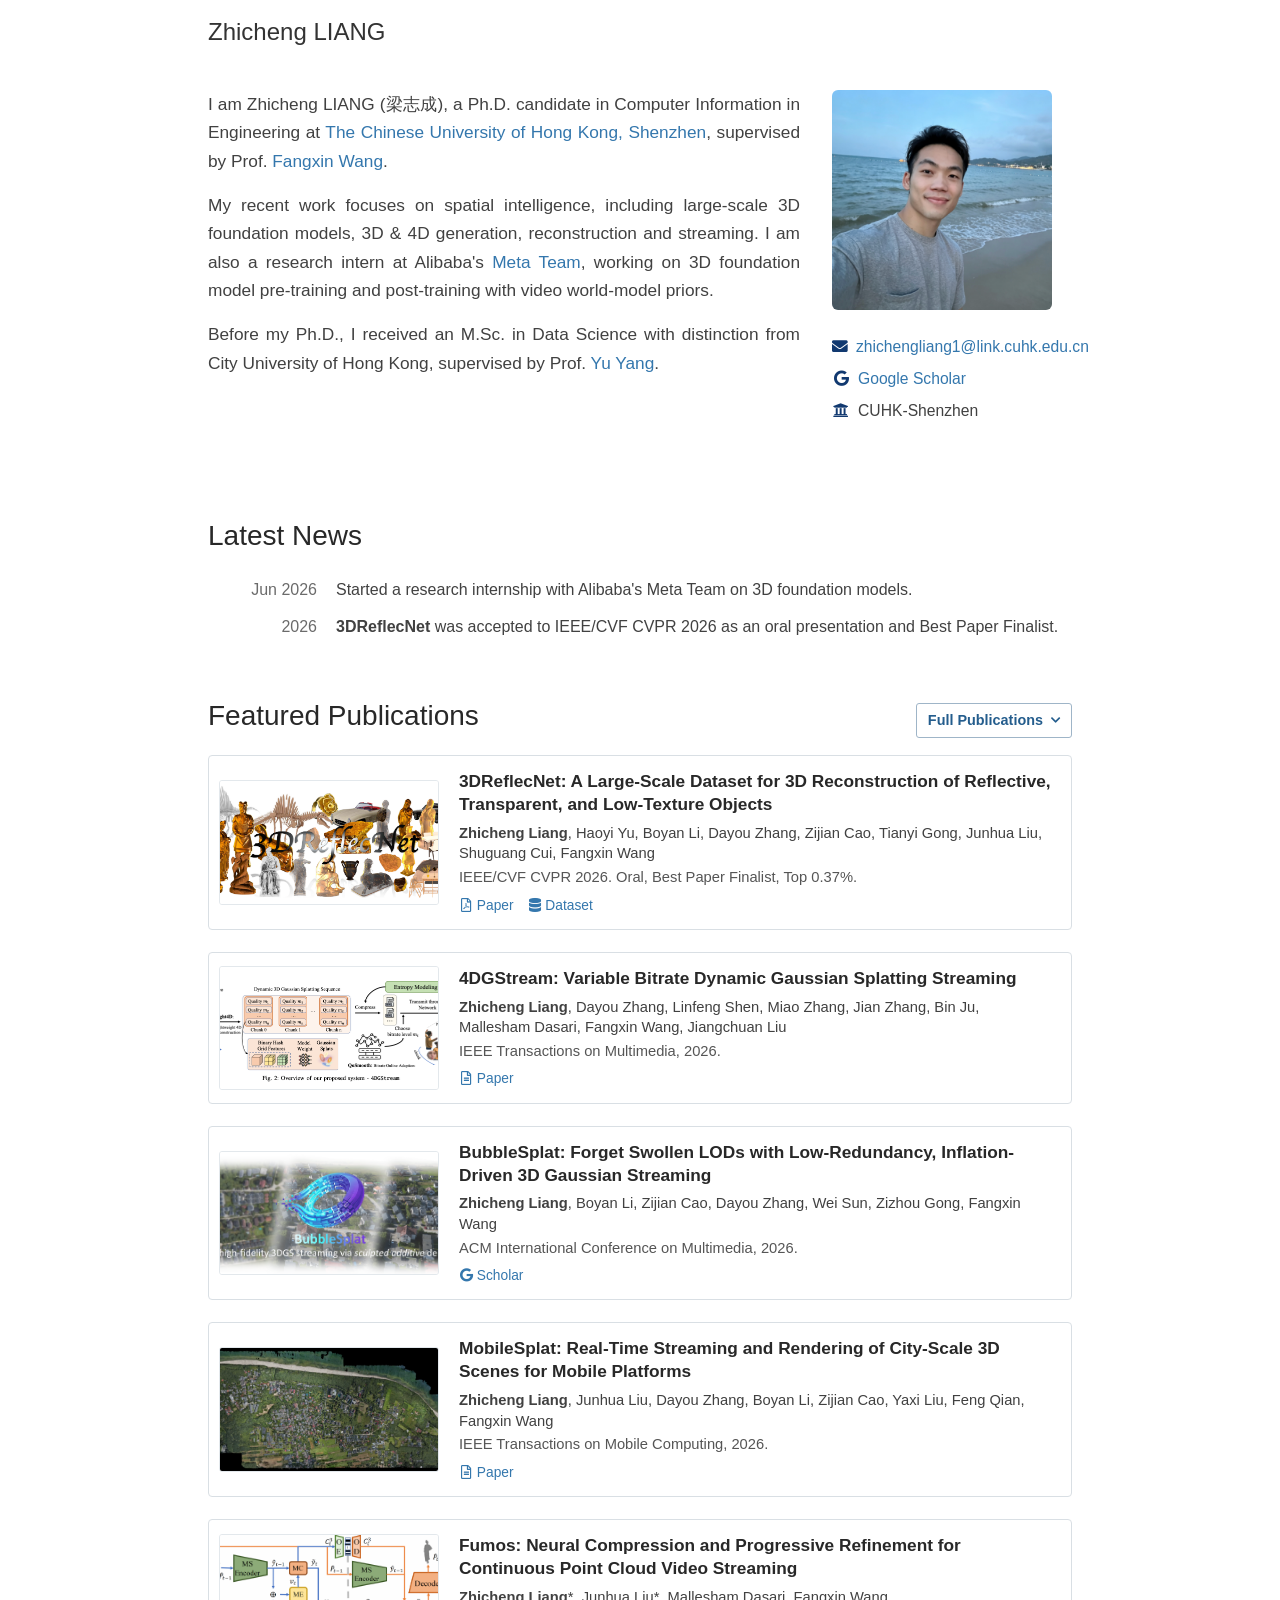
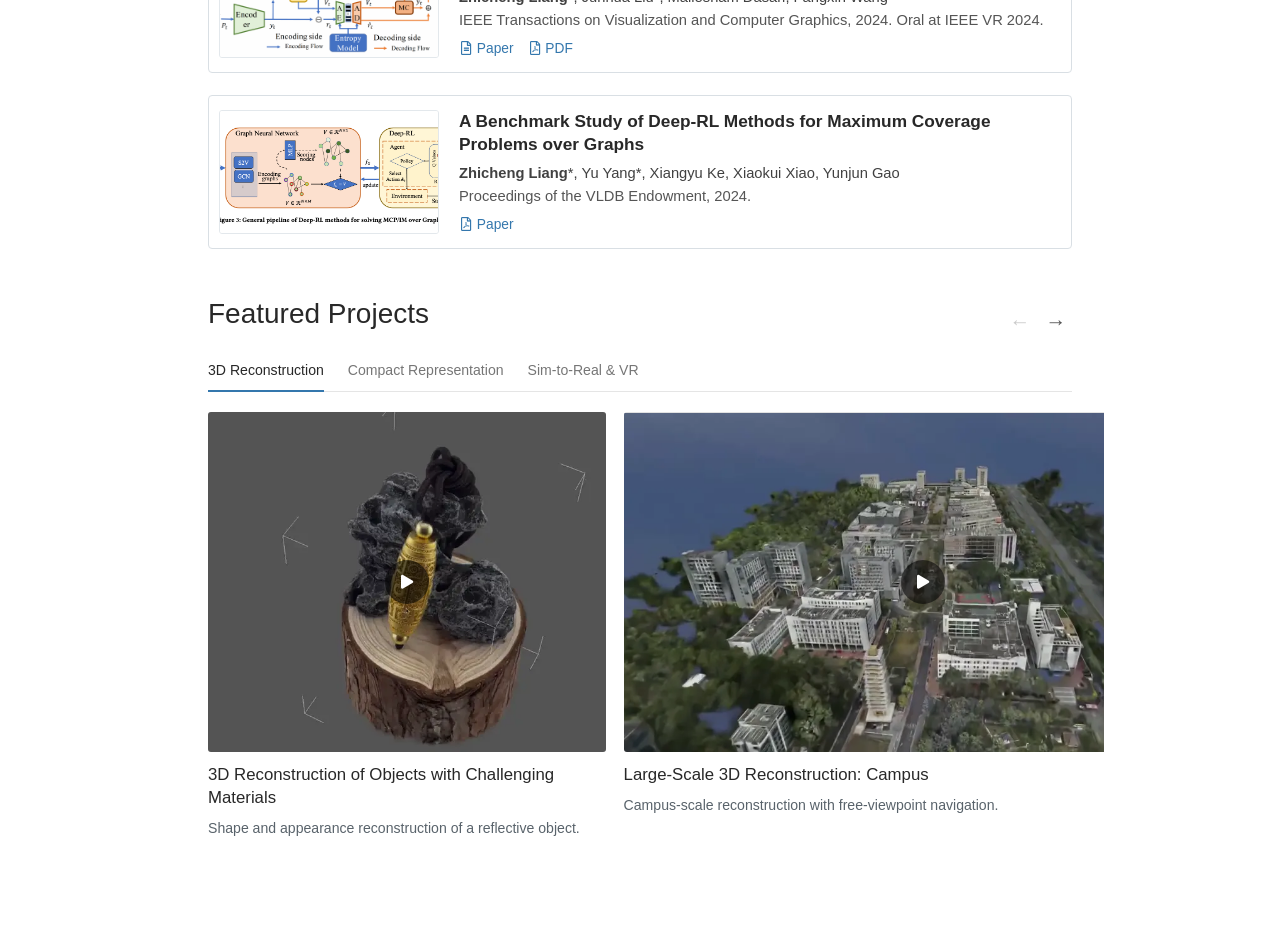
==== index.html @ 030cc0a8 "Initial personal academic homepage and media assets" ====
<!doctype html>
<html lang="en-US">
    <head>
        <meta charset="utf-8" />
        <meta http-equiv="x-ua-compatible" content="ie=edge" />
        <meta name="viewport" content="width=device-width, initial-scale=1" />
        <meta name="application-name" content="Zhicheng LIANG" />
        <meta name="theme-color" content="#ffffff" />
        <meta name="author" content="Zhicheng LIANG" />
        <meta
            name="description"
            content="Personal website of Zhicheng LIANG, a Ph.D. candidate at The Chinese University of Hong Kong, Shenzhen, working on 3D and 4D generation, reconstruction, spatial intelligence, and multimedia systems."
        />
        <meta name="keywords" content="Zhicheng Liang, Liang Zhicheng, 梁志成, 3D generation, 4D reconstruction, spatial intelligence, multimedia systems, CUHK-Shenzhen" />
        <meta property="og:title" content="Zhicheng LIANG" />
        <meta property="og:type" content="website" />
        <meta property="og:image" content="assets/images/portrait.png" />
        <meta property="og:description" content="Ph.D. candidate at CUHK-Shenzhen working on 3D and 4D generation, reconstruction, spatial intelligence, and multimedia systems." />
        <title>Zhicheng LIANG</title>
        <link rel="icon" type="image/png" href="assets/images/portrait.png" />
        <link href="https://use.fontawesome.com/releases/v5.15.3/css/all.css" rel="stylesheet" />
        <link href="styles.css" rel="stylesheet" />
    </head>

    <body>
        <header class="page-header">
            <nav class="container">
                <a class="site-title" href="#">Zhicheng LIANG</a>
                <!-- <a href="#publications">Publications</a>
                <a href="#projects">Projects</a> -->
            </nav>
        </header>

        <main class="page-content">
            <section class="container home">
                <div class="columns hero">
                    <div class="intro">
                        <p>
                            I am Zhicheng LIANG (梁志成), a Ph.D. candidate in Computer Information in Engineering at
                            <a href="https://www.cuhk.edu.cn/en">The Chinese University of Hong Kong, Shenzhen</a>, supervised by Prof.
                            <a href="https://mypage.cuhk.edu.cn/academics/wangfangxin/">Fangxin Wang</a>.
                        </p>

                        <p>
                            My recent work focuses on spatial intelligence, including large-scale 3D foundation models, 3D & 4D generation, reconstruction and streaming. I am also a research intern at
                            Alibaba's <a href="https://alibaba.github.io/Taobao3D/">Meta Team</a>, working on 3D foundation model pre-training and post-training with video world-model priors.
                        </p>

                        <p>
                            Before my Ph.D., I received an M.Sc. in Data Science with distinction from City University of Hong Kong, supervised by Prof.
                            <a href="https://www.cityu.edu.hk/sdsc/people/yu-yu">Yu Yang</a>.
                        </p>
                    </div>

                    <aside class="me" aria-label="Profile">
                        <img src="assets/images/portrait.png" alt="Portrait of Zhicheng LIANG" />
                        <ul class="no-list contact-list">
                            <li>
                                <i class="fa fa-envelope" aria-hidden="true"></i>
                                <a href="mailto:zhichengliang1@link.cuhk.edu.cn">zhichengliang1@link.cuhk.edu.cn</a>
                            </li>
                            <li>
                                <i class="fab fa-google" aria-hidden="true"></i>
                                <a href="https://scholar.google.com/citations?user=zyD9joQAAAAJ&amp;hl=zh-CN">Google Scholar</a>
                            </li>
                            <li>
                                <i class="fa fa-university" aria-hidden="true"></i>
                                <span>CUHK-Shenzhen</span>
                            </li>
                        </ul>
                    </aside>
                </div>

                <h2 id="news">Latest News</h2>
                <div class="news">
                    <table>
                        <tbody>
                            <tr>
                                <td class="date"><time datetime="2026-06">Jun 2026</time></td>
                                <td>Started a research internship with Alibaba's Meta Team on 3D foundation models.</td>
                            </tr>
                            <tr>
                                <td class="date"><time datetime="2026">2026</time></td>
                                <td><strong>3DReflecNet</strong> was accepted to IEEE/CVF CVPR 2026 as an oral presentation and Best Paper Finalist.</td>
                            </tr>
                        </tbody>
                    </table>
                </div>

                <div class="section-heading publications-heading">
                    <h2 id="publications">Featured Publications</h2>
                    <button class="publications-toggle" type="button" aria-expanded="false" aria-controls="full-publications">
                        <span>Full Publications</span>
                        <i class="fas fa-chevron-down" aria-hidden="true"></i>
                    </button>
                </div>

                <div class="featured-publications">
                    <article class="publication publication-card">
                        <a class="publication-thumbnail" href="https://arxiv.org/abs/2605.10204" aria-label="View 3DReflecNet paper">
                            <img src="assets/images/publications/3dreflecnet.png" alt="Dataset teaser from the 3DReflecNet paper" loading="lazy" />
                        </a>
                        <div class="publication-content">
                            <h3 class="pub-title">
                                <a href="https://arxiv.org/abs/2605.10204"> 3DReflecNet: A Large-Scale Dataset for 3D Reconstruction of Reflective, Transparent, and Low-Texture Objects </a>
                            </h3>
                            <div class="authors"><strong>Zhicheng Liang</strong>, Haoyi Yu, Boyan Li, Dayou Zhang, Zijian Cao, Tianyi Gong, Junhua Liu, Shuguang Cui, Fangxin Wang</div>
                            <div class="venue">IEEE/CVF CVPR 2026. Oral, Best Paper Finalist, Top 0.37%.</div>
                            <div class="publication-links">
                                <a href="https://arxiv.org/abs/2605.10204"><i class="far fa-file-pdf" aria-hidden="true"></i> Paper</a>
                                <a href="https://huggingface.co/datasets/3DReflecNet/3DReflecNet"><i class="fas fa-database" aria-hidden="true"></i> Dataset</a>
                            </div>
                        </div>
                    </article>

                    <article class="publication publication-card">
                        <a class="publication-thumbnail" href="https://doi.org/10.1109/TMM.2026.3668629" aria-label="View 4DGStream paper">
                            <img src="assets/images/publications/4dgstream.png" alt="Concept preview for 4DGStream" loading="lazy" />
                        </a>
                        <div class="publication-content">
                            <h3 class="pub-title">
                                <a href="https://doi.org/10.1109/TMM.2026.3668629">4DGStream: Variable Bitrate Dynamic Gaussian Splatting Streaming</a>
                            </h3>
                            <div class="authors"><strong>Zhicheng Liang</strong>, Dayou Zhang, Linfeng Shen, Miao Zhang, Jian Zhang, Bin Ju, Mallesham Dasari, Fangxin Wang, Jiangchuan Liu</div>
                            <div class="venue">IEEE Transactions on Multimedia, 2026.</div>
                            <div class="publication-links">
                                <a href="https://doi.org/10.1109/TMM.2026.3668629"><i class="far fa-file-alt" aria-hidden="true"></i> Paper</a>
                            </div>
                        </div>
                    </article>

                    <article class="publication publication-card">
                        <a
                            class="publication-thumbnail"
                            href="https://scholar.google.com/citations?view_op=view_citation&amp;hl=en&amp;user=zyD9joQAAAAJ&amp;citation_for_view=zyD9joQAAAAJ:_FxGoFyzp5QC"
                            aria-label="View BubbleSplat on Google Scholar"
                        >
                            <img src="assets/images/publications/bubblesplat.png" alt="Concept preview for BubbleSplat" loading="lazy" />
                        </a>
                        <div class="publication-content">
                            <h3 class="pub-title">
                                <a href="https://scholar.google.com/citations?view_op=view_citation&amp;hl=en&amp;user=zyD9joQAAAAJ&amp;citation_for_view=zyD9joQAAAAJ:_FxGoFyzp5QC">
                                    BubbleSplat: Forget Swollen LODs with Low-Redundancy, Inflation-Driven 3D Gaussian Streaming
                                </a>
                            </h3>
                            <div class="authors"><strong>Zhicheng Liang</strong>, Boyan Li, Zijian Cao, Dayou Zhang, Wei Sun, Zizhou Gong, Fangxin Wang</div>
                            <div class="venue">ACM International Conference on Multimedia, 2026.</div>
                            <div class="publication-links">
                                <a href="https://scholar.google.com/citations?view_op=view_citation&amp;hl=en&amp;user=zyD9joQAAAAJ&amp;citation_for_view=zyD9joQAAAAJ:_FxGoFyzp5QC"
                                    ><i class="fab fa-google" aria-hidden="true"></i> Scholar</a
                                >
                            </div>
                        </div>
                    </article>

                    <article class="publication publication-card">
                        <a class="publication-thumbnail" href="https://doi.org/10.1109/TMC.2026.3709166" aria-label="View MobileSplat paper">
                            <img src="assets/images/publications/mobilesplat.png" alt="Concept preview for MobileSplat" loading="lazy" />
                        </a>
                        <div class="publication-content">
                            <h3 class="pub-title">
                                <a href="https://doi.org/10.1109/TMC.2026.3709166"> MobileSplat: Real-Time Streaming and Rendering of City-Scale 3D Scenes for Mobile Platforms </a>
                            </h3>
                            <div class="authors"><strong>Zhicheng Liang</strong>, Junhua Liu, Dayou Zhang, Boyan Li, Zijian Cao, Yaxi Liu, Feng Qian, Fangxin Wang</div>
                            <div class="venue">IEEE Transactions on Mobile Computing, 2026.</div>
                            <div class="publication-links">
                                <a href="https://doi.org/10.1109/TMC.2026.3709166"><i class="far fa-file-alt" aria-hidden="true"></i> Paper</a>
                            </div>
                        </div>
                    </article>

                    <article class="publication publication-card">
                        <a class="publication-thumbnail" href="https://ieeexplore.ieee.org/document/10458375" aria-label="View Fumos paper">
                            <img src="assets/images/publications/fumos.png" alt="System overview from the Fumos paper" loading="lazy" />
                        </a>
                        <div class="publication-content">
                            <h3 class="pub-title">
                                <a href="https://ieeexplore.ieee.org/document/10458375"> Fumos: Neural Compression and Progressive Refinement for Continuous Point Cloud Video Streaming </a>
                            </h3>
                            <div class="authors"><strong>Zhicheng Liang</strong>*, Junhua Liu*, Mallesham Dasari, Fangxin Wang</div>
                            <div class="venue">IEEE Transactions on Visualization and Computer Graphics, 2024. Oral at IEEE VR 2024.</div>
                            <div class="publication-links">
                                <a href="https://ieeexplore.ieee.org/document/10458375"><i class="far fa-file-alt" aria-hidden="true"></i> Paper</a>
                                <a href="https://sinrg.org/papers/vr-2024-paper-fumos.pdf"><i class="far fa-file-pdf" aria-hidden="true"></i> PDF</a>
                            </div>
                        </div>
                    </article>

                    <article class="publication publication-card">
                        <a class="publication-thumbnail" href="https://arxiv.org/abs/2406.14697" aria-label="View Deep-RL benchmark paper">
                            <img src="assets/images/publications/benchmark.png" alt="Benchmarking framework from the Deep-RL graph benchmark paper" loading="lazy" />
                        </a>
                        <div class="publication-content">
                            <h3 class="pub-title">
                                <a href="https://arxiv.org/abs/2406.14697">A Benchmark Study of Deep-RL Methods for Maximum Coverage Problems over Graphs</a>
                            </h3>
                            <div class="authors"><strong>Zhicheng Liang</strong>*, Yu Yang*, Xiangyu Ke, Xiaokui Xiao, Yunjun Gao</div>
                            <div class="venue">Proceedings of the VLDB Endowment, 2024.</div>
                            <div class="publication-links">
                                <a href="https://arxiv.org/abs/2406.14697"><i class="far fa-file-pdf" aria-hidden="true"></i> Paper</a>
                            </div>
                        </div>
                    </article>
                </div>

                <section id="full-publications" class="full-publications" aria-labelledby="full-publications-title" hidden>
                    <div class="full-publications-header">
                        <h3 id="full-publications-title">Full Publications</h3>
                        <a href="https://scholar.google.com/citations?user=zyD9joQAAAAJ&amp;hl=en"> Google Scholar <i class="fas fa-external-link-alt" aria-hidden="true"></i> </a>
                    </div>

                    <div class="publication-year-group">
                        <div class="publication-year">2026</div>
                        <ol class="publication-list">
                            <li>
                                <a href="https://arxiv.org/abs/2605.10204">3DReflecNet: A Large-Scale Dataset for 3D Reconstruction of Reflective, Transparent, and Low-Texture Objects</a>
                                <span><strong>Zhicheng Liang</strong>, H. Yu, B. Li, D. Zhang, Z. Cao, T. Gong, J. Liu, S. Cui, F. Wang. CVPR 2026.</span>
                            </li>
                            <li>
                                <a href="https://doi.org/10.1109/TMM.2026.3668629">4DGStream: Variable Bitrate Dynamic Gaussian Splatting Streaming</a>
                                <span><strong>Zhicheng Liang</strong>, D. Zhang, L. Shen, M. Zhang, J. Zhang, B. Ju, M. Dasari, F. Wang, J. Liu. IEEE TMM, 2026.</span>
                            </li>
                            <li>
                                <a href="https://scholar.google.com/citations?view_op=view_citation&amp;hl=en&amp;user=zyD9joQAAAAJ&amp;citation_for_view=zyD9joQAAAAJ:_FxGoFyzp5QC"
                                    >BubbleSplat: Forget Swollen LODs with Low-Redundancy, Inflation-Driven 3D Gaussian Streaming</a
                                >
                                <span><strong>Zhicheng Liang</strong>, B. Li, Z. Cao, D. Zhang, W. Sun, Z. Gong, F. Wang. ACM MM, 2026.</span>
                            </li>
                            <li>
                                <a href="https://doi.org/10.1109/TMC.2026.3709166">MobileSplat: Real-Time Streaming and Rendering of City-Scale 3D Scenes for Mobile Platforms</a>
                                <span><strong>Zhicheng Liang</strong>, J. Liu, D. Zhang, B. Li, Z. Cao, Y. Liu, F. Qian, F. Wang. IEEE TMC, 2026.</span>
                            </li>
                            <li>
                                <a href="https://scholar.google.com/citations?view_op=view_citation&amp;hl=en&amp;user=zyD9joQAAAAJ&amp;citation_for_view=zyD9joQAAAAJ:YsMSGLbcyi4C"
                                    >FedShieldLLM: Measurement, Detection and Protection of Privacy Leakage in Federated LLMs</a
                                >
                                <span>W. Sun, X. Wang, <strong>Zhicheng Liang</strong>, J. Chen, W. Lan, Y. Chen, F. Wang. IEEE TMC, 2026.</span>
                            </li>
                            <li>
                                <a href="https://scholar.google.com/citations?view_op=view_citation&amp;hl=en&amp;user=zyD9joQAAAAJ&amp;citation_for_view=zyD9joQAAAAJ:eQOLeE2rZwMC"
                                    >Efficient and Privacy-Preserving Federated Knowledge Learning for Distributed LLM</a
                                >
                                <span>W. Sun, X. Wang, <strong>Zhicheng Liang</strong>, T. Gong, W. Lan, Y. Chen, H. Li, F. Wang. IEEE TMC, 2026.</span>
                            </li>
                            <li>
                                <a href="https://scholar.google.com/citations?view_op=view_citation&amp;hl=en&amp;user=zyD9joQAAAAJ&amp;citation_for_view=zyD9joQAAAAJ:W7OEmFMy1HYC"
                                    >Maniflat3D: Learning 3D Geometry Through Planar Representations from Multi-Layer Unwrapping</a
                                >
                                <span>Z. Cao, D. Zhang, Z. Liu, <strong>Zhicheng Liang</strong>, F. Wang. AAAI, 2026.</span>
                            </li>
                        </ol>
                    </div>

                    <div class="publication-year-group">
                        <div class="publication-year">2025</div>
                        <ol class="publication-list">
                            <li>
                                <a href="https://scholar.google.com/citations?view_op=view_citation&amp;hl=en&amp;user=zyD9joQAAAAJ&amp;citation_for_view=zyD9joQAAAAJ:u-x6o8ySG0sC"
                                    >3DGStreaming: Spatial-Heterogeneity-Aware 3-D Gaussian Splatting Compression and Streaming</a
                                >
                                <span>D. Zhang, <strong>Zhicheng Liang</strong>, Z. Cao, L. Wei, D. Wang, F. Wang. IEEE IoT-J, 2025.</span>
                            </li>
                            <li>
                                <a href="https://doi.org/10.1109/VR59515.2025.00070">SRBF-Gaussian: Streaming-Optimized 3D Gaussian Splatting</a>
                                <span>D. Zhang, <strong>Zhicheng Liang</strong>, Z. Cao, D. Wang, F. Wang. IEEE VR, 2025.</span>
                            </li>
                            <li>
                                <a href="https://scholar.google.com/citations?view_op=view_citation&amp;hl=en&amp;user=zyD9joQAAAAJ&amp;citation_for_view=zyD9joQAAAAJ:zYLM7Y9cAGgC"
                                    >Live High-Fidelity Semantic Communication via Cross-Modal Fusion for Volumetric Video</a
                                >
                                <span>T. Gong, Z. Cao, <strong>Zhicheng Liang</strong>, D. Zhang, F. Wang, S. Cui. IEEE JSAC, 2025.</span>
                            </li>
                            <li>
                                <a href="https://scholar.google.com/citations?view_op=view_citation&amp;hl=en&amp;user=zyD9joQAAAAJ&amp;citation_for_view=zyD9joQAAAAJ:qjMakFHDy7sC"
                                    >Uncovering Hidden Social Connections in Lawsuit Activities by Learning Over Knowledge Graph</a
                                >
                                <span><strong>Zhicheng Liang</strong>, Y. Lian, C. Ding, Y. Yang. IEEE TCSS, 2025.</span>
                            </li>
                        </ol>
                    </div>

                    <div class="publication-year-group">
                        <div class="publication-year">2024</div>
                        <ol class="publication-list">
                            <li>
                                <a href="https://ieeexplore.ieee.org/document/10458375">Fumos: Neural Compression and Progressive Refinement for Continuous Point Cloud Video Streaming</a>
                                <span><strong>Zhicheng Liang</strong>, J. Liu, M. Dasari, F. Wang. IEEE TVCG, 2024.</span>
                            </li>
                            <li>
                                <a href="https://arxiv.org/abs/2406.14697">A Benchmark Study of Deep-RL Methods for Maximum Coverage Problems over Graphs</a>
                                <span><strong>Zhicheng Liang</strong>, Y. Yang, X. Ke, X. Xiao, Y. Gao. PVLDB, 2024.</span>
                            </li>
                        </ol>
                    </div>
                    <p class="publication-source">13 publications, synced from Google Scholar in September 2026.</p>
                </section>

                <div class="section-heading projects-heading">
                    <div>
                        <h2 id="projects">Featured Projects</h2>
                    </div>
                    <div class="projects-controls" aria-label="Project navigation">
                        <button class="projects-arrow" type="button" data-direction="previous" aria-label="Scroll projects left">&larr;</button>
                        <button class="projects-arrow" type="button" data-direction="next" aria-label="Scroll projects right">&rarr;</button>
                    </div>
                </div>
                <div class="project-categories" aria-label="Explore projects by research theme">
                    <button class="project-category is-active" type="button" data-start="0" aria-pressed="true">3D Reconstruction</button>
                    <button class="project-category" type="button" data-start="3" aria-pressed="false">Compact Representation</button>
                    <button class="project-category" type="button" data-start="5" aria-pressed="false">Sim-to-Real &amp; VR</button>
                </div>
                <div class="project-gallery" tabindex="0" aria-label="Project videos, scroll horizontally">
                    <article class="project-demo" data-category="reconstruct" style="--project-ratio: 1.16944444">
                        <div class="project-media" data-video="projects/web/reflective-object-hd-reconstruction.mp4">
                            <img src="projects/posters/rail-reflective-object.webp" alt="Reflective object reconstruction demo preview" loading="lazy" />
                            <button class="project-play" type="button" aria-label="Play reflective object HD reconstruction demo">
                                <i class="fas fa-play" aria-hidden="true"></i>
                            </button>
                        </div>
                        <div class="project-copy">
                            <h3>3D Reconstruction of Objects with Challenging Materials</h3>
                            <p>Shape and appearance reconstruction of a reflective object.</p>
                        </div>
                    </article>
                    <article class="project-demo" data-category="reconstruct" style="--project-ratio: 1.76111111">
                        <div class="project-media" data-video="projects/web/large-scale-scene-reconstruction-campus-silent.mp4">
                            <img src="projects/posters/rail-campus.webp" alt="Campus scale scene reconstruction demo preview" loading="lazy" />
                            <button class="project-play" type="button" aria-label="Play campus scene reconstruction demo"><i class="fas fa-play" aria-hidden="true"></i></button>
                        </div>
                        <div class="project-copy">
                            <h3>Large-Scale 3D Reconstruction: Campus</h3>
                            <p>Campus-scale reconstruction with free-viewpoint navigation.</p>
                        </div>
                    </article>
                    <article class="project-demo" data-category="reconstruct" style="--project-ratio: 1.77777778">
                        <div class="project-media" data-video="projects/web/large-scale-scene-reconstruction-library-silent.mp4">
                            <img src="projects/posters/rail-library.webp" alt="Library scene reconstruction demo preview" loading="lazy" />
                            <button class="project-play" type="button" aria-label="Play library scene reconstruction demo"><i class="fas fa-play" aria-hidden="true"></i></button>
                        </div>
                        <div class="project-copy">
                            <h3>3D Reconstruction of Complex Indoor Scenes: Library</h3>
                            <p>Reconstructing a complex indoor scene.</p>
                        </div>
                    </article>
                    <article class="project-demo" data-category="scale" style="--project-ratio: 1.77777778">
                        <div class="project-media" data-video="projects/web/4d-video-stream-on-mobile-silent.mp4">
                            <img src="projects/posters/rail-4dgs-mobile.webp" alt="4D video streaming on mobile demo preview" loading="lazy" />
                            <button class="project-play" type="button" aria-label="Play 4D video streaming on mobile demo"><i class="fas fa-play" aria-hidden="true"></i></button>
                        </div>
                        <div class="project-copy">
                            <h3>Efficient 4DGS Representation and Real-Time Codec</h3>
                            <p>4D Gaussian compression and real-time playback on mobile.</p>
                        </div>
                    </article>
                    <article class="project-demo" data-category="scale" style="--project-ratio: 1.75833333">
                        <div class="project-media" data-video="projects/web/large-scale-3D-scene-streaming-and-rendering.mp4">
                            <img src="projects/posters/rail-large-scene-streaming.webp" alt="Large-scale 3D scene streaming and rendering preview" loading="lazy" />
                            <button class="project-play" type="button" aria-label="Play large-scale scene streaming demo"><i class="fas fa-play" aria-hidden="true"></i></button>
                        </div>
                        <div class="project-copy">
                            <h3>Scalable 3D Scene Streaming and Rendering</h3>
                            <p>Streaming and rendering a campus-scale 3D scene during navigation.</p>
                        </div>
                    </article>
                    <article class="project-demo" data-category="apply" style="--project-ratio: 1.77777778">
                        <div class="project-media" data-video="projects/web/real-to-sim-vla-faststart.mp4">
                            <img src="projects/posters/rail-real-to-sim-vla.webp" alt="Real-to-Sim environment for VLA training preview" loading="lazy" />
                            <button class="project-play" type="button" aria-label="Play Real-to-Sim for VLA training demo"><i class="fas fa-play" aria-hidden="true"></i></button>
                        </div>
                        <div class="project-copy">
                            <h3>Real-to-Sim Worlds for VLA Training</h3>
                            <p>Reconstructed environments for closed-loop vision-language-action training.</p>
                        </div>
                    </article>
                    <article class="project-demo" data-category="apply" style="--project-ratio: 1.91616766">
                        <div class="project-media" data-video="projects/web/3dgs-vr-game-h264.mp4">
                            <img src="projects/posters/rail-vr-campus.webp" alt="3D Gaussian Splatting VR campus game preview" loading="lazy" />
                            <button class="project-play" type="button" aria-label="Play 3DGS VR game demo"><i class="fas fa-play" aria-hidden="true"></i></button>
                        </div>
                        <div class="project-copy">
                            <h3>Immersive VR Experience in a 3DGS-Reconstructed Campus</h3>
                            <p>Interactive VR navigation in a campus reconstructed with 3D Gaussian Splatting.</p>
                        </div>
                    </article>
                </div>

                <!-- <h2 id="experience">Experience</h2>
                <div class="timeline">
                    <div class="timeline-row">
                        <div class="date">2026 - Now</div>
                        <div>
                            <strong>Alibaba, Meta Team</strong><br />
                            Research Intern on 3D foundation models.
                        </div>
                    </div>
                    <div class="timeline-row">
                        <div class="date">2022 - 2023</div>
                        <div>
                            <strong>City University of Hong Kong, SDSC</strong><br />
                            Research Assistant on graph mining and reinforcement learning, supervised by Prof. Yu Yang.
                        </div>
                    </div>
                    <div class="timeline-row">
                        <div class="date">2019 - 2020</div>
                        <div>
                            <strong>Huawei Technologies Co., Ltd.</strong><br />
                            Algorithm Engineer for knowledge-graph-assisted intelligent Q&amp;A system development.
                        </div>
                    </div>
                </div> -->
            </section>
        </main>

        <script>
            const publicationsToggle = document.querySelector(".publications-toggle");
            const featuredPublications = document.querySelector(".featured-publications");
            const fullPublications = document.getElementById("full-publications");

            publicationsToggle.addEventListener("click", () => {
                const isExpanded = publicationsToggle.getAttribute("aria-expanded") === "true";
                publicationsToggle.setAttribute("aria-expanded", String(!isExpanded));
                publicationsToggle.querySelector("span").textContent = isExpanded ? "Full Publications" : "Hide Full Publications";
                featuredPublications.hidden = !isExpanded;
                fullPublications.hidden = isExpanded;
            });

            const projectGallery = document.querySelector(".project-gallery");
            const projectCards = [...projectGallery.querySelectorAll(".project-demo")];
            const projectArrows = [...document.querySelectorAll(".projects-arrow")];
            const projectCategories = [...document.querySelectorAll(".project-category")];
            const projectScrollBehavior = () => (window.matchMedia("(prefers-reduced-motion: reduce)").matches ? "auto" : "smooth");

            // Card widths follow the videos, so navigation uses their actual positions.
            const projectPositions = () => {
                const galleryLeft = projectGallery.getBoundingClientRect().left;
                const inset = parseFloat(getComputedStyle(projectGallery).paddingLeft);
                return projectCards.map((card) => card.getBoundingClientRect().left - galleryLeft + projectGallery.scrollLeft - inset);
            };

            const currentProjectIndex = () => {
                const positions = projectPositions();
                return positions.reduce((nearest, position, index) => (Math.abs(position - projectGallery.scrollLeft) < Math.abs(positions[nearest] - projectGallery.scrollLeft) ? index : nearest), 0);
            };

            const updateProjectPosition = () => {
                const current = currentProjectIndex();
                projectArrows[0].disabled = projectGallery.scrollLeft <= 2;
                projectArrows[1].disabled = projectGallery.scrollLeft >= projectGallery.scrollWidth - projectGallery.clientWidth - 2;
                projectCategories.forEach((button, index) => {
                    const nextStart = Number(projectCategories[index + 1]?.dataset.start ?? projectCards.length);
                    const isActive = current >= Number(button.dataset.start) && current < nextStart;
                    button.classList.toggle("is-active", isActive);
                    button.setAttribute("aria-pressed", String(isActive));
                });
            };

            const scrollToProject = (index) => {
                const target = Math.max(0, Math.min(projectCards.length - 1, index));
                projectGallery.scrollTo({ left: projectPositions()[target], behavior: projectScrollBehavior() });
            };

            const updateProjectLayout = () => {
                const styles = getComputedStyle(projectGallery);
                const lastWidth = projectCards.at(-1).getBoundingClientRect().width;
                const tail = Math.max(0, projectGallery.clientWidth - parseFloat(styles.paddingLeft) - parseFloat(styles.paddingRight) - lastWidth - parseFloat(styles.gap));
                // Leave enough scroll room to align the last project with the others.
                projectGallery.style.setProperty("--project-tail", `${tail}px`);
                updateProjectPosition();
            };

            projectCategories.forEach((button) => {
                button.addEventListener("click", () => scrollToProject(Number(button.dataset.start)));
            });

            projectArrows.forEach((button) => {
                button.addEventListener("click", () => {
                    const direction = button.dataset.direction === "next" ? 1 : -1;
                    scrollToProject(currentProjectIndex() + direction);
                });
            });
            projectGallery.addEventListener("keydown", (event) => {
                if (event.target !== projectGallery || !["ArrowLeft", "ArrowRight"].includes(event.key)) return;
                event.preventDefault();
                scrollToProject(currentProjectIndex() + (event.key === "ArrowRight" ? 1 : -1));
            });
            projectGallery.addEventListener("scroll", updateProjectPosition, { passive: true });
            window.addEventListener("resize", updateProjectLayout);
            updateProjectLayout();

            if ("IntersectionObserver" in window) {
                const projectVisibility = new IntersectionObserver(
                    (entries) => {
                        entries.forEach((entry) => {
                            if (entry.intersectionRatio < 0.25) entry.target.querySelector("video")?.pause();
                        });
                    },
                    { root: projectGallery, threshold: [0, 0.25] },
                );
                projectCards.forEach((card) => projectVisibility.observe(card));
            }

            document.querySelectorAll(".project-play").forEach((button) => {
                button.addEventListener("click", () => {
                    const media = button.closest(".project-media");
                    projectGallery.querySelectorAll("video").forEach((otherVideo) => otherVideo.pause());
                    const video = document.createElement("video");
                    video.controls = true;
                    video.preload = "none";
                    video.playsInline = true;
                    video.poster = media.querySelector("img").src;
                    video.setAttribute("aria-label", button.getAttribute("aria-label").replace(/^Play /, ""));
                    video.addEventListener(
                        "loadedmetadata",
                        () => {
                            if (video.videoWidth && video.videoHeight) {
                                media.closest(".project-demo").style.setProperty("--project-ratio", video.videoWidth / video.videoHeight);
                                updateProjectLayout();
                            }
                        },
                        { once: true },
                    );
                    video.src = media.dataset.video;
                    media.replaceChildren(video);
                    video.play().catch(() => {});
                });
            });
        </script>
    </body>
</html>
---- styles.css ----
html,
body {
  min-height: 100vh;
  scroll-behavior: smooth;
}

body {
  margin: 0;
  color: #414141;
  background: #fff;
  font-family: -apple-system, BlinkMacSystemFont, "Segoe UI", Roboto, Helvetica, Arial, sans-serif;
  font-size: 16px;
  line-height: 1.64;
  text-rendering: optimizeLegibility;
  -webkit-font-smoothing: antialiased;
}

body,
h1,
h2,
h3,
p,
ul {
  padding: 0;
}

h1,
h2,
h3,
p,
ul {
  margin: 0 0 16px;
}

a {
  color: #3477ad;
  text-decoration: none;
}

a:hover {
  opacity: 0.82;
  text-decoration: underline;
}

strong {
  font-weight: 600;
}

.container {
  max-width: 864px;
  margin: 0 auto;
  padding: 0 32px;
}

.page-header {
  margin-bottom: 40px;
  padding-top: 6px;
}

nav {
  display: flex;
  flex-flow: row wrap;
  align-items: center;
  justify-content: space-between;
  line-height: 36px;
}

nav a {
  display: inline-block;
  margin: 0 0.3em;
  padding: 12px 0.3em 0;
  border-bottom: 1px solid transparent;
  color: #454545;
  font-size: 1.1em;
  font-weight: 700;
  opacity: 0.75;
  text-decoration: none;
  transition: opacity 0.2s ease, border-color 0.2s ease;
}

nav a:hover {
  border-bottom-color: #333;
  opacity: 1;
  text-decoration: none;
}

nav .site-title {
  flex: 0 0 auto;
  margin: 8px 32px 0 0;
  padding: 0;
  border: none;
  color: #333;
  font-size: 1.5em;
  font-weight: 500;
  opacity: 1;
}

.page-content {
  flex: 1 1 auto;
  padding-bottom: 3em;
}

h2 {
  margin-top: 1.5em;
  margin-bottom: 0.6em;
  color: #282828;
  font-size: 1.75em;
  font-weight: 500;
}

h3 {
  margin-top: 0;
  color: #282828;
  font-size: 1.2em;
  font-weight: 500;
}

.home .columns {
  display: flex;
  flex-direction: row;
}

.home .intro {
  flex: 1;
  font-size: 1.08em;
  text-align: justify;
}

.home .me {
  width: 240px;
  margin-left: 32px;
  margin-bottom: 32px;
  text-align: left;
}

.home .me img {
  width: 220px;
  height: 220px;
  border-radius: 6px;
  object-fit: cover;
  object-position: center 32%;
}

.no-list,
.contact-list {
  margin-left: 0;
  list-style: none;
}

.contact-list {
  margin-top: 16px;
  font-size: 0.98em;
}

.contact-list li {
  display: flex;
  align-items: baseline;
  gap: 8px;
  margin-bottom: 6px;
}

.contact-list i {
  width: 18px;
  color: #113970;
  text-align: center;
}

.news table {
  width: 100%;
  border-collapse: collapse;
}

.news td {
  padding-bottom: 10px;
  vertical-align: top;
}

.news .date,
.timeline .date {
  width: 108px;
  padding-right: 18px;
  color: #6b6b6b;
  text-align: right;
  white-space: nowrap;
}

.section-heading {
  display: flex;
  align-items: baseline;
  justify-content: space-between;
  gap: 16px;
}

.section-heading h2 {
  margin-right: auto;
}

.publications-toggle {
  display: inline-flex;
  align-items: center;
  gap: 8px;
  min-height: 34px;
  padding: 5px 11px;
  border: 1px solid #9fb5c8;
  border-radius: 3px;
  color: #245d8d;
  background: #fff;
  font: inherit;
  font-size: 0.9rem;
  font-weight: 600;
  cursor: pointer;
  transition: border-color 0.2s ease, background-color 0.2s ease;
}

.publications-toggle:hover,
.publications-toggle:focus-visible {
  border-color: #3477ad;
  background: #eef5fa;
}

.publications-toggle:focus-visible {
  outline: 2px solid #3477ad;
  outline-offset: 2px;
}

.publications-toggle i {
  font-size: 0.75em;
  transition: transform 0.2s ease;
}

.publications-toggle[aria-expanded="true"] i {
  transform: rotate(180deg);
}

.featured-publications {
  margin-bottom: 1.5em;
}

.publication-card {
  display: grid;
  grid-template-columns: minmax(190px, 220px) minmax(0, 1fr);
  gap: 20px;
  align-items: center;
  margin-bottom: 22px;
  padding: 10px;
  border: 1px solid #d9dfe4;
  border-radius: 4px;
  background: #fff;
  line-height: 1.4;
  transition: box-shadow 0.2s ease, border-color 0.2s ease;
}

.publication-card:hover {
  border-color: #bdcbd6;
  box-shadow: 2px 3px 12px rgba(31, 57, 78, 0.11);
}

.publication-thumbnail {
  display: block;
  overflow: hidden;
  aspect-ratio: 16 / 9;
  border: 1px solid #e3e8ec;
  border-radius: 3px;
  background: #f5f7f8;
}

.publication-thumbnail:hover {
  opacity: 1;
}

.publication-thumbnail img {
  display: block;
  width: 100%;
  height: 100%;
  object-fit: cover;
  transition: transform 0.35s ease;
}

.publication-thumbnail:hover img {
  transform: scale(1.035);
}

.publication-content {
  min-width: 0;
  padding: 4px 8px 4px 0;
}

.publication-card .pub-title {
  margin: 0 0 7px;
  color: #282828;
  font-size: 1.08rem;
  font-weight: 600;
  line-height: 1.32;
}

.publication-card .pub-title a {
  color: #282828;
}

.publication-card .authors,
.publication-card .venue {
  font-size: 0.92rem;
  font-weight: 300;
}

.publication-card .venue {
  margin-top: 3px;
  color: #555;
}

.publication-links {
  display: flex;
  flex-wrap: wrap;
  gap: 14px;
  margin-top: 8px;
  font-size: 0.86rem;
}

.publication-links a {
  white-space: nowrap;
}

.publication-links i {
  width: 14px;
  text-align: center;
}

.full-publications[hidden] {
  display: none;
}

.full-publications {
  margin: 8px 0 2.4em;
  padding: 20px 22px 18px;
  border-top: 3px solid #2f6f9f;
  border-bottom: 1px solid #d9dfe4;
  background: #f7f9fa;
}

.full-publications-header {
  display: flex;
  align-items: baseline;
  justify-content: space-between;
  gap: 16px;
  margin-bottom: 16px;
}

.full-publications-header h3 {
  margin: 0;
  font-size: 1.25rem;
  font-weight: 600;
}

.full-publications-header a {
  font-size: 0.9rem;
  white-space: nowrap;
}

.full-publications-header i {
  margin-left: 4px;
  font-size: 0.75em;
}

.publication-year-group {
  display: grid;
  grid-template-columns: 58px minmax(0, 1fr);
  gap: 18px;
  padding: 15px 0;
  border-top: 1px solid #d9dfe4;
}

.publication-year {
  color: #586773;
  font-size: 1rem;
  font-weight: 700;
}

.publication-list {
  margin: 0;
  padding-left: 22px;
}

.publication-list li {
  margin-bottom: 13px;
  padding-left: 4px;
}

.publication-list li:last-child {
  margin-bottom: 0;
}

.publication-list a {
  display: inline;
  color: #282828;
  font-weight: 600;
  line-height: 1.35;
}

.publication-list span {
  display: block;
  margin-top: 2px;
  color: #59636b;
  font-size: 0.9rem;
  line-height: 1.45;
}

.publication-source {
  margin: 8px 0 0;
  color: #717b83;
  font-size: 0.82rem;
  text-align: right;
}

.featured-projects {
  display: grid;
  grid-template-columns: repeat(3, 1fr);
  gap: 16px;
  margin-bottom: 1.5em;
}

.project {
  min-height: 180px;
  padding: 16px;
  border: 1px solid #ddd;
  border-radius: 6px;
  background: #fff;
  transition: box-shadow 0.2s ease;
}

.project:hover {
  box-shadow: 0 8px 22px rgba(17, 57, 112, 0.12);
}

.project p {
  margin-bottom: 0;
  font-size: 0.95em;
  line-height: 1.45;
}

.projects-heading {
  align-items: end;
  margin-top: 2.6em;
}

.projects-heading h2 {
  margin: 0 0 6px;
}

#projects {
  scroll-margin-top: 38px;
}

.projects-controls {
  display: flex;
  gap: 4px;
  padding-bottom: 5px;
}

.projects-arrow {
  width: 32px;
  height: 32px;
  padding: 0;
  border: 0;
  border-radius: 3px;
  color: #555;
  background: transparent;
  font-size: 1.3rem;
  cursor: pointer;
}

.projects-arrow:hover:not(:disabled) {
  color: #3477ad;
  background: #f5f5f5;
}

.projects-arrow:focus-visible,
.project-category:focus-visible {
  outline: 2px solid #3477ad;
  outline-offset: 3px;
}

.projects-arrow:disabled {
  opacity: 0.3;
  cursor: default;
}

.project-categories {
  display: flex;
  flex-wrap: wrap;
  gap: 4px 24px;
  margin: 10px 0 20px;
  border-bottom: 1px solid #e5e5e5;
}

.project-category {
  padding: 8px 0 10px;
  border: 0;
  border-bottom: 2px solid transparent;
  margin-bottom: -1px;
  color: #767676;
  background: transparent;
  font: inherit;
  font-size: 0.88rem;
  line-height: 1.4;
  text-align: left;
  cursor: pointer;
  transition: color 0.15s ease, border-color 0.15s ease;
}

.project-category:hover {
  color: #282828;
}

.project-category.is-active {
  border-bottom-color: #3477ad;
  color: #282828;
}

.project-gallery {
  --project-height: 340px;
  display: flex;
  align-items: flex-start;
  gap: 18px;
  overflow-x: auto;
  overscroll-behavior-inline: contain;
  scroll-padding-inline: 32px;
  scroll-snap-type: x mandatory;
  scrollbar-color: #b9c8d3 transparent;
  scrollbar-width: thin;
  margin: 0 -32px 2.2em;
  padding: 0 32px 16px;
}

.project-gallery::after {
  content: "";
  flex: 0 0 var(--project-tail, 0px);
}

.project-gallery:focus-visible {
  outline: 2px solid #3477ad;
  outline-offset: -2px;
}

.project-demo {
  display: flex;
  flex: 0 0 auto;
  width: calc(var(--project-height) * var(--project-ratio));
  flex-direction: column;
  min-width: 0;
  overflow: hidden;
  scroll-snap-align: start;
}

.project-media {
  position: relative;
  display: flex;
  align-items: center;
  justify-content: center;
  height: var(--project-height);
  overflow: hidden;
  border-radius: 3px;
  background: #f5f5f5;
}

.project-media img,
.project-media video {
  display: block;
  width: 100%;
  height: 100%;
  object-fit: contain;
}

.project-play {
  position: absolute;
  inset: 0;
  display: flex;
  align-items: center;
  justify-content: center;
  width: 100%;
  border: 0;
  color: #fff;
  background: rgba(0, 0, 0, 0.08);
  font: inherit;
  font-weight: 600;
  cursor: pointer;
  transition: background 0.2s ease;
}

.project-play:hover,
.project-play:focus-visible {
  background: rgba(0, 0, 0, 0.18);
}

.project-play:focus-visible {
  outline: 3px solid #fff;
  outline-offset: -5px;
}

.project-play i {
  display: grid;
  place-items: center;
  width: 44px;
  height: 44px;
  border-radius: 50%;
  background: rgba(0, 0, 0, 0.55);
  font-size: 14px;
}

.project-copy {
  padding: 12px 0 0;
}

.project-demo h3 {
  margin: 0 0 8px;
  font-size: 1.05rem;
  font-weight: 500;
  line-height: 1.35;
}

.project-demo p {
  margin: 0;
  color: #59636b;
  font-size: 0.88rem;
  line-height: 1.5;
}

.timeline {
  margin-bottom: 1.5em;
}

.timeline-row {
  display: grid;
  grid-template-columns: 126px 1fr;
  gap: 18px;
  margin-bottom: 16px;
}

@media screen and (max-width: 900px) {
  .project-gallery {
    --project-height: min(340px, 44vw);
  }
}

@media screen and (max-width: 800px) {
  nav {
    line-height: 42px;
  }

  nav .site-title {
    flex: 0 1 100%;
    margin-right: 0;
  }

  nav a {
    padding: 0 9px;
  }

  .featured-projects {
    grid-template-columns: 1fr;
  }
}

@media screen and (max-width: 600px) {
  .container {
    padding: 0 16px;
  }

  .page-header {
    margin-bottom: 24px;
  }

  nav {
    justify-content: center;
  }

  nav .site-title {
    text-align: center;
  }

  .home .columns {
    flex-direction: column;
    align-items: center;
  }

  .home .intro {
    order: 2;
    text-align: left;
  }

  .home .me {
    order: 1;
    width: 100%;
    margin-left: 0;
    text-align: center;
  }

  .contact-list {
    display: inline-block;
    text-align: left;
  }

  .news .date,
  .timeline .date {
    width: auto;
    padding-right: 0;
    text-align: left;
  }

  .news tr,
  .news td {
    display: block;
  }

  .news td {
    padding-bottom: 4px;
  }

  .news tr {
    margin-bottom: 14px;
  }

  .timeline-row {
    grid-template-columns: 1fr;
    gap: 2px;
  }

  .section-heading {
    align-items: center;
  }

  .section-heading h2 {
    font-size: 1.55em;
  }

  .publications-toggle {
    flex: 0 0 auto;
    min-height: 32px;
    padding: 4px 8px;
    font-size: 0.78rem;
  }

  .publication-card {
    grid-template-columns: 1fr;
    gap: 12px;
    padding: 12px;
  }

  .publication-content {
    padding: 0 2px 3px;
  }

  .publication-thumbnail {
    width: 100%;
  }

  .full-publications {
    padding: 18px 14px 14px;
  }

  .full-publications-header {
    align-items: flex-start;
    flex-direction: column;
    gap: 5px;
  }

  .publication-year-group {
    grid-template-columns: 1fr;
    gap: 7px;
  }

  .publication-source {
    text-align: left;
  }

  .project-gallery {
    margin-right: -16px;
    margin-left: -16px;
    padding-right: 16px;
    padding-left: 16px;
    scroll-padding-inline: 16px;
    --project-height: 180px;
  }

  .project-categories {
    gap: 0 18px;
    margin-bottom: 16px;
  }

  .project-category {
    font-size: 0.8rem;
  }

  .project-copy {
    padding-top: 10px;
  }

  .project-demo h3 {
    font-size: 1.04rem;
  }

  .project-demo p {
    font-size: 0.89rem;
  }
}

@media (prefers-reduced-motion: reduce) {
  .project-gallery {
    scroll-behavior: auto;
  }

  .project-category,
  .project-play {
    transition: none;
  }
}
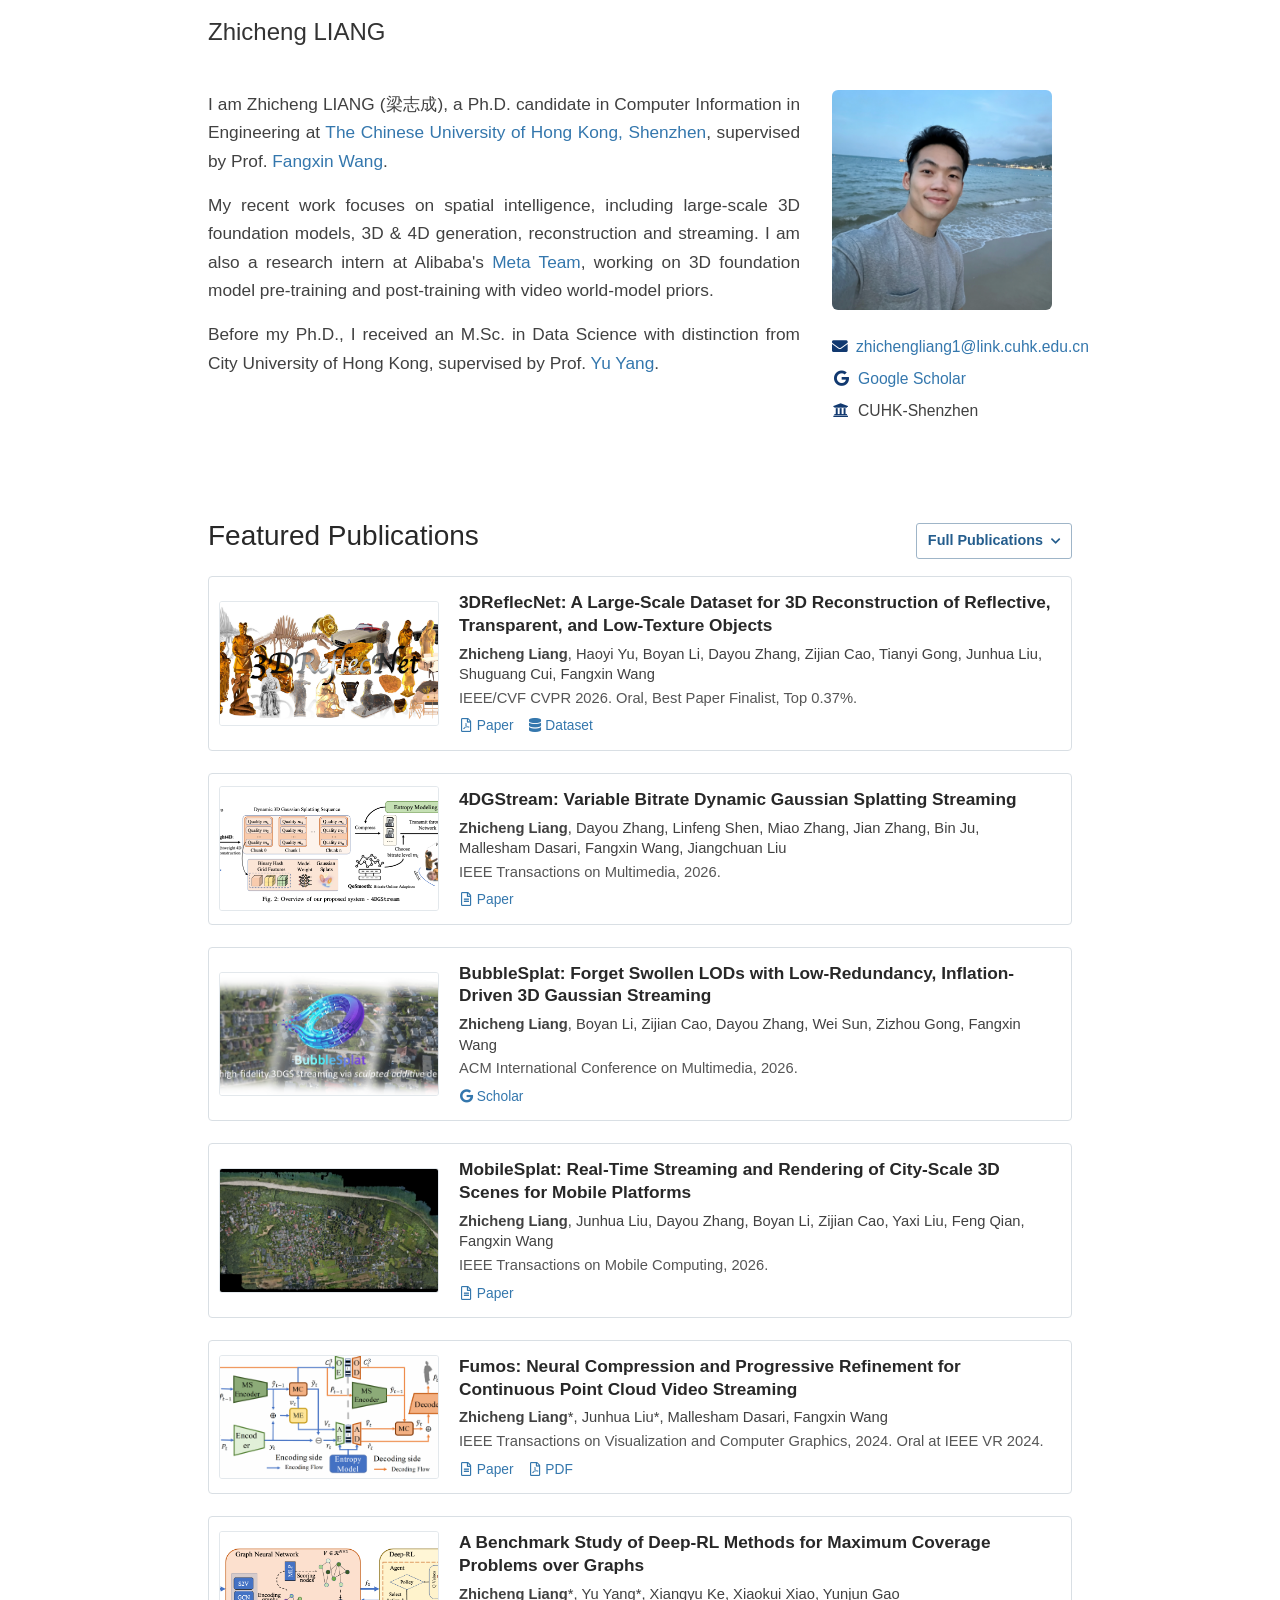
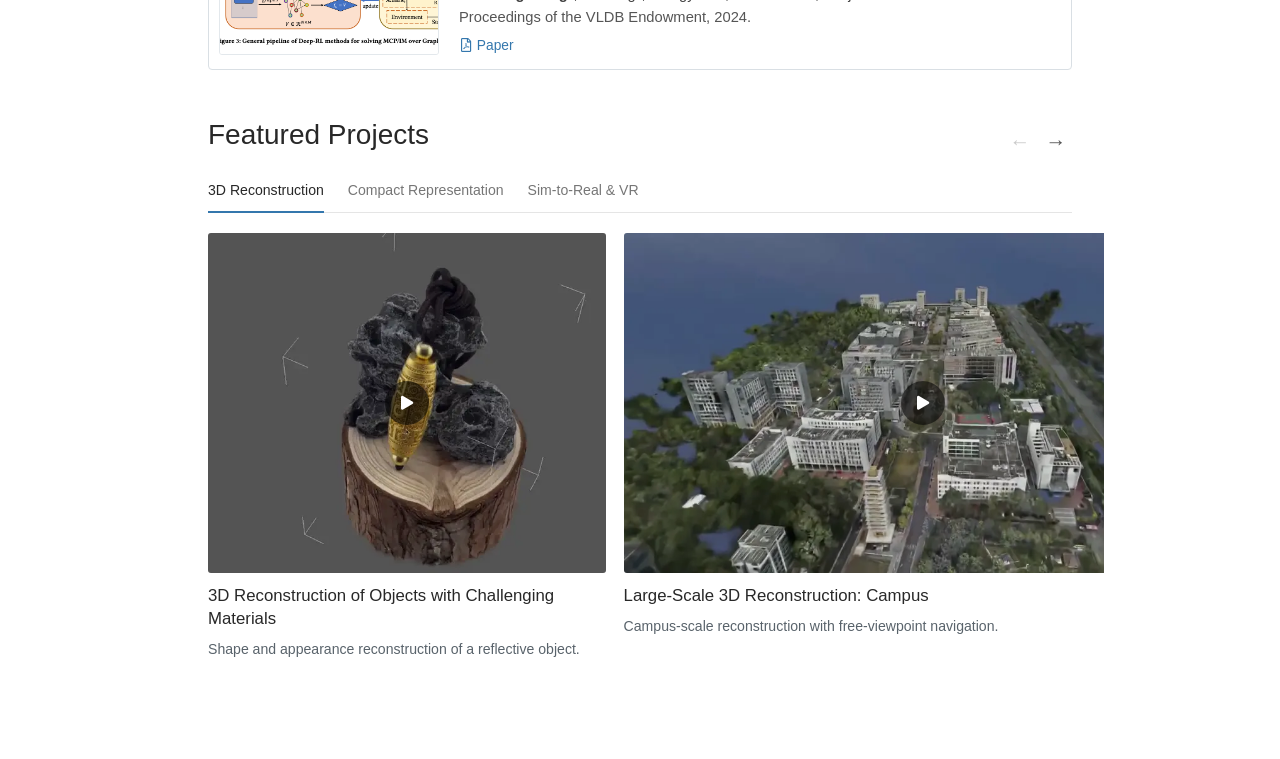
==== commit 61210266: "Update index.html" ====
--- a/index.html
+++ b/index.html
@@ -69,22 +69,6 @@
                             </li>
                         </ul>
                     </aside>
-                </div>
-
-                <h2 id="news">Latest News</h2>
-                <div class="news">
-                    <table>
-                        <tbody>
-                            <tr>
-                                <td class="date"><time datetime="2026-06">Jun 2026</time></td>
-                                <td>Started a research internship with Alibaba's Meta Team on 3D foundation models.</td>
-                            </tr>
-                            <tr>
-                                <td class="date"><time datetime="2026">2026</time></td>
-                                <td><strong>3DReflecNet</strong> was accepted to IEEE/CVF CVPR 2026 as an oral presentation and Best Paper Finalist.</td>
-                            </tr>
-                        </tbody>
-                    </table>
                 </div>
 
                 <div class="section-heading publications-heading">
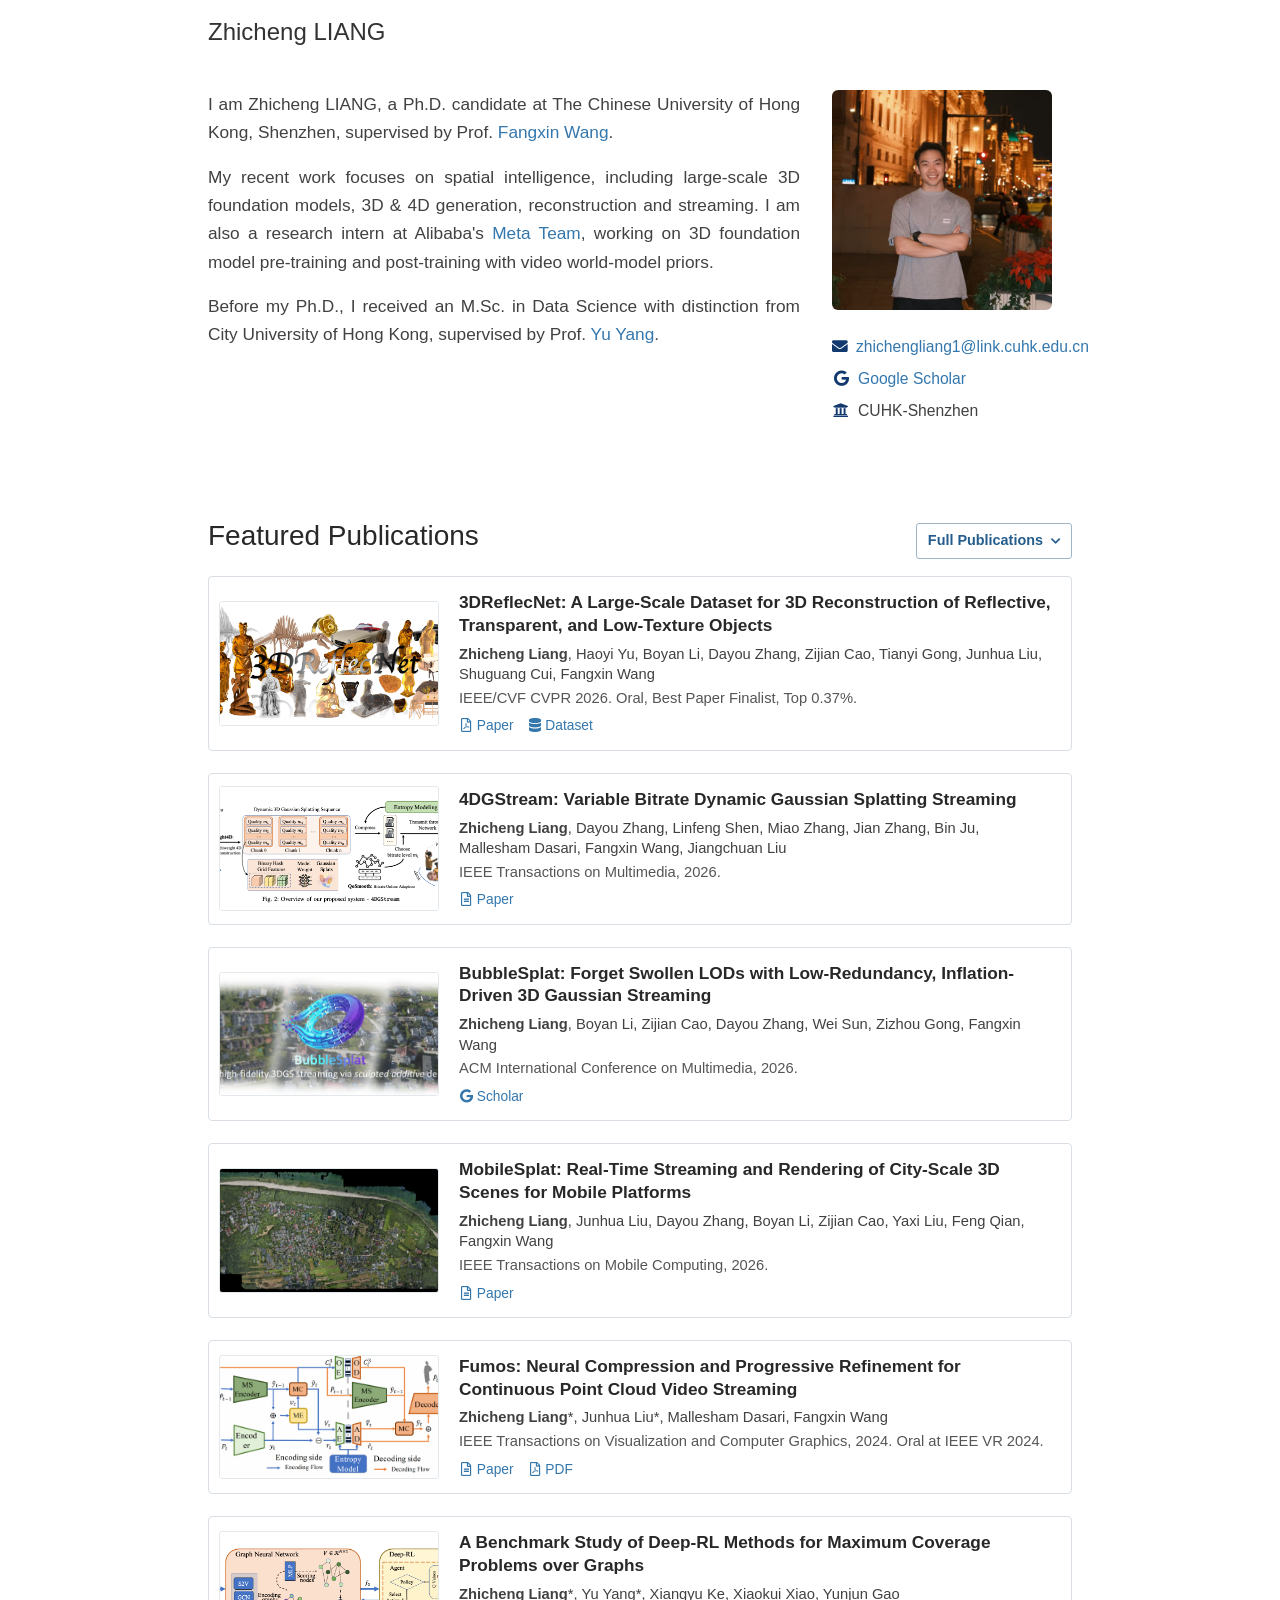
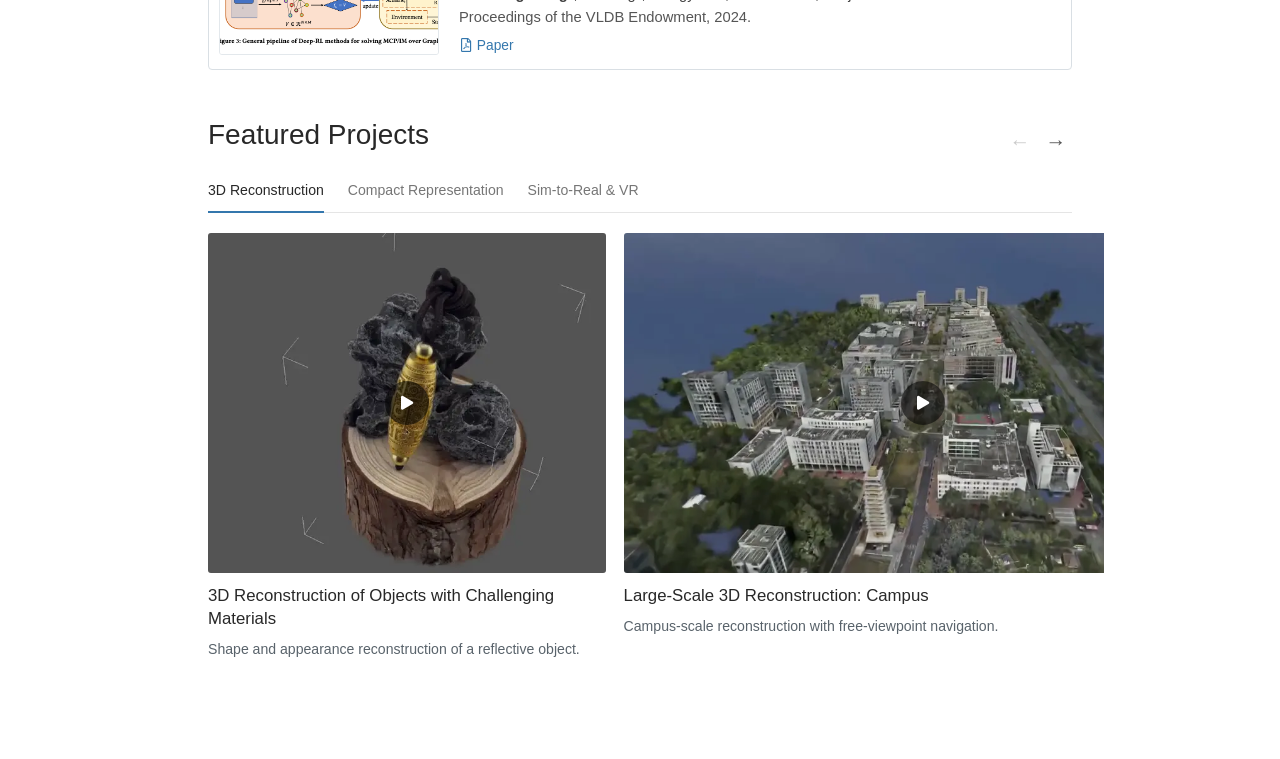
==== commit 96168f36: "update" ====
--- a/index.html
+++ b/index.html
@@ -17,7 +17,7 @@
         <meta property="og:image" content="assets/images/portrait.png" />
         <meta property="og:description" content="Ph.D. candidate at CUHK-Shenzhen working on 3D and 4D generation, reconstruction, spatial intelligence, and multimedia systems." />
         <title>Zhicheng LIANG</title>
-        <link rel="icon" type="image/png" href="assets/images/portrait.png" />
+        <link rel="icon" type="image/svg+xml" href="data:image/svg+xml,%3Csvg%20xmlns='http://www.w3.org/2000/svg'%20width='32'%20height='32'%3E%3C/svg%3E" />
         <link href="https://use.fontawesome.com/releases/v5.15.3/css/all.css" rel="stylesheet" />
         <link href="styles.css" rel="stylesheet" />
     </head>
@@ -36,8 +36,7 @@
                 <div class="columns hero">
                     <div class="intro">
                         <p>
-                            I am Zhicheng LIANG (梁志成), a Ph.D. candidate in Computer Information in Engineering at
-                            <a href="https://www.cuhk.edu.cn/en">The Chinese University of Hong Kong, Shenzhen</a>, supervised by Prof.
+                            I am Zhicheng LIANG, a Ph.D. candidate at The Chinese University of Hong Kong, Shenzhen, supervised by Prof.
                             <a href="https://mypage.cuhk.edu.cn/academics/wangfangxin/">Fangxin Wang</a>.
                         </p>
 
@@ -332,8 +331,8 @@
                             <button class="project-play" type="button" aria-label="Play 4D video streaming on mobile demo"><i class="fas fa-play" aria-hidden="true"></i></button>
                         </div>
                         <div class="project-copy">
-                            <h3>Efficient 4DGS Representation and Real-Time Codec</h3>
-                            <p>4D Gaussian compression and real-time playback on mobile.</p>
+                            <h3>Efficient 4DGS Representation and Real-Time Streaming</h3>
+                            <p>Real-time streaming and playback on mobile.</p>
                         </div>
                     </article>
                     <article class="project-demo" data-category="scale" style="--project-ratio: 1.75833333">
